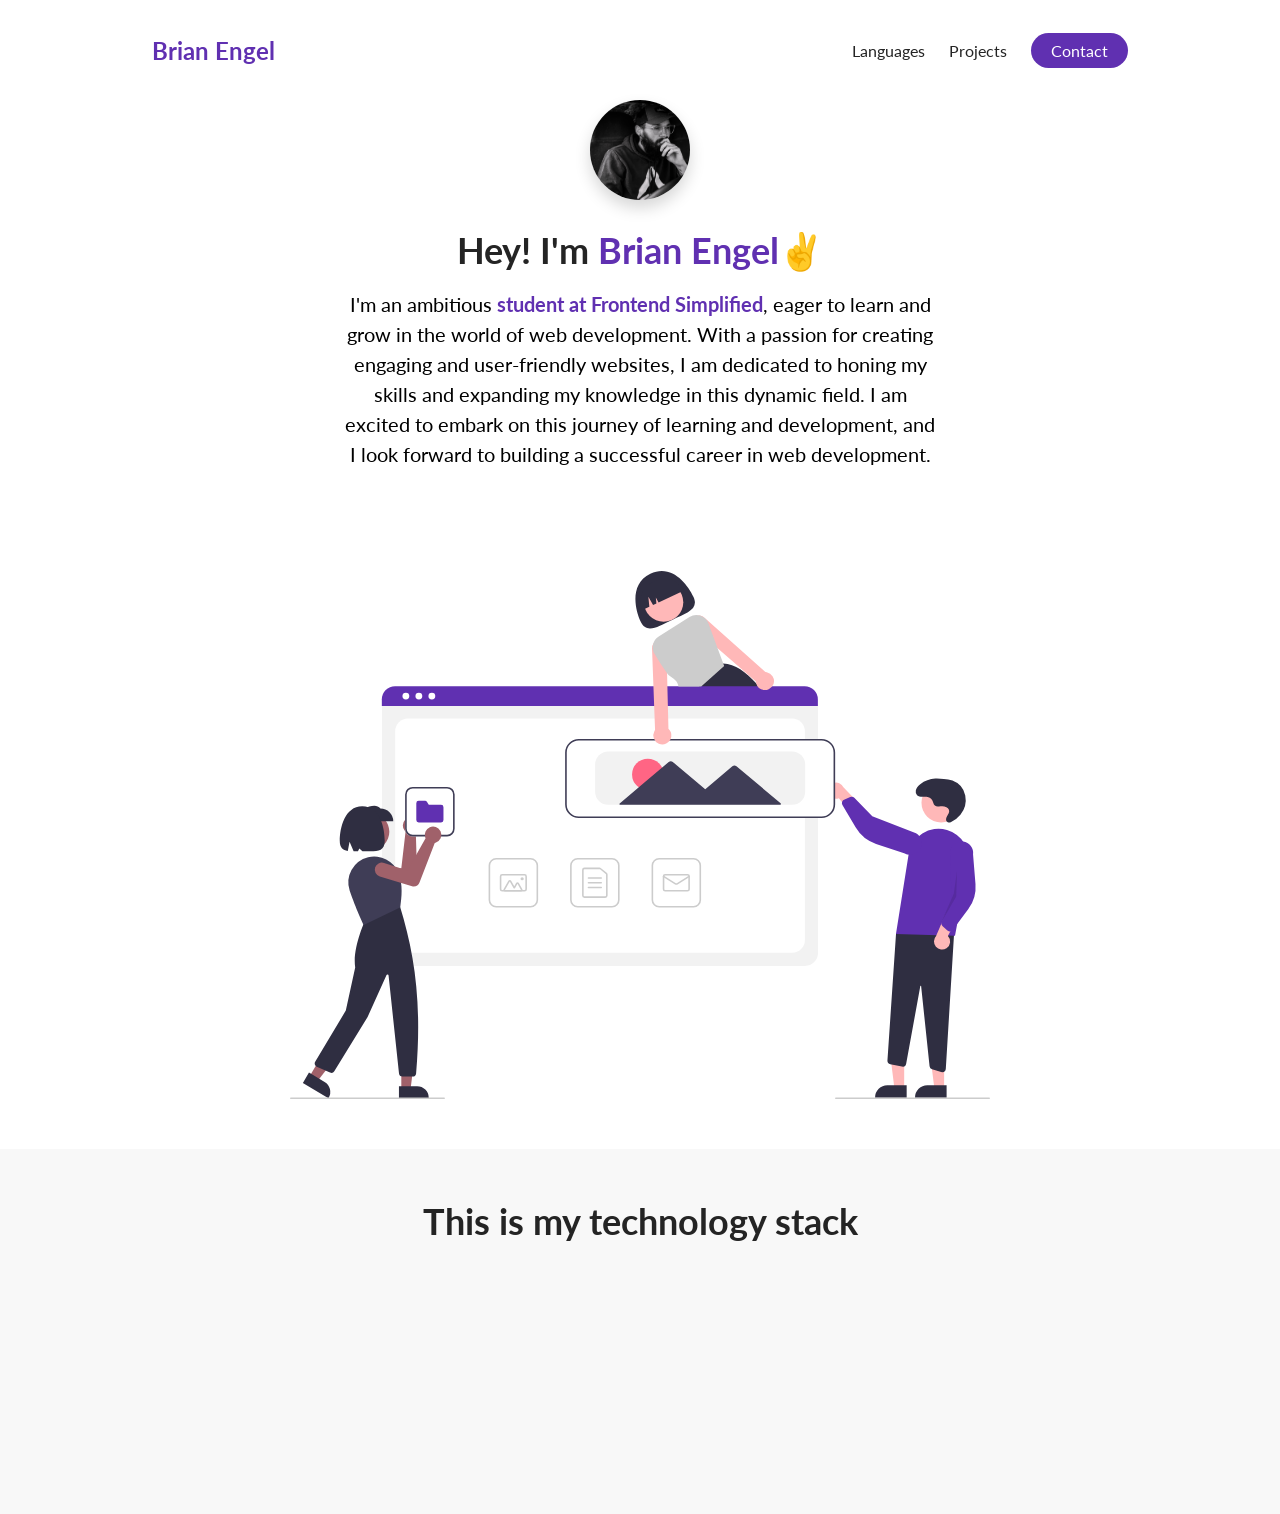
==== index.html @ cbff6716 "updated html and stylesheets" ====
<!DOCTYPE html>
<html lang="en">
<head>
    <meta charset="UTF-8">
    <meta http-equiv="X-UA-Compatible" content="IE=chrome">
    <meta name="viewport" content="width=device-width, initial-scale=1.0">
    <link rel="stylesheet" href="style.css">
    <script src="https://kit.fontawesome.com/42c7047442.js" crossorigin="anonymous"></script>
    <title>E-Portfolio</title>
</head>
<body>
    <section id="about-me">
        <nav>
            <div class="personal__logo">Brian Engel</div>
            <ul class="nav__link--list">
                <li>
                    <a href="" class="
                        nav__link--anchor
                        link__hover-effect
                        link__hover-effect--black
                    ">Languages</a>
                </li>
                <li>
                    <a href="" class="
                        nav__link--anchor
                        link__hover-effect
                        link__hover-effect--black
                    ">Projects</a>
                </li>
                <li>
                    <a href="" class="
                        nav__link--anchor
                        nav__link--anchor--primary
                    ">Contact</a>
                </li>
            </ul>
        </nav>
        <div class="flex flex-1">
            <div class="about-me__info row">
                <div class="about-me__info--container">
                    <figure class="about-me__picture--mask">
                        <img src="./assets/profile.img.jpg" class="about-me__picture" alt="Profile Picture">
                    </figure>
                    <h1 class="about-me__info--title">
                        Hey! I'm <span class="text--purple">Brian Engel</span>✌️
                    </h1>
                    <p class="about-me__info--para">
                        I'm an ambitious <strong class="text--purple">student at Frontend Simplified</strong>, eager to learn and grow in the world of web development. With a passion for creating engaging and user-friendly websites, I am dedicated to honing my skills and expanding my knowledge in this dynamic field. I am excited to embark on this journey of learning and development, and I look forward to building a successful career in web development.
                    </p>
                    <div class="about-me__link">
                        <a href=""class="about-me__link--anchor">
                            <i class="fa-brands fa-linkedin about-me__link"></i>
                        </a>
                        <a href=""class="about-me__link--anchor">
                            <i class="fa-brands fa-github about-me__link"></i>
                        </a>
                        <a href=""class="about-me__link--anchor">
                            <i class="fa-solid fa-envelope about-me__link"></i>
                        </a>
                    </div>
                </div>
                <figure class="about-me__img--container">
                    <img src="./assets/undraw_websites.svg" class="about-me__img" alt="">
                </figure>
            </div>
        </div>
    </section>
    <section id="languages">
        <div class="container">
            <div class="row">
                <h1 class="section__title">This is my technology stack</h1>
                <div class="language__list">
                    <div class="language">
                        <figure class="language__img--wrapper">
                            <img src="https://svgstack.com/media/img/html5-logo-zAU7788700.webp" alt="" class="language__img">
                        </figure>
                    </div>
                </div>
                <div class="language__list">
                    <div class="language">
                        <figure class="language__img--wrapper">
                            <img src="https://svgstack.com/media/img/html5-logo-zAU7788700.webp" alt="" class="language__img">
                        </figure>
                    </div>
                </div>
                <div class="language__list">
                    <div class="language">
                        <figure class="language__img--wrapper">
                            <img src="https://svgstack.com/media/img/html5-logo-zAU7788700.webp" alt="" class="language__img">
                        </figure>
                    </div>
                </div>
                <div class="language__list">
                    <div class="language">
                        <figure class="language__img--wrapper">
                            <img src="https://svgstack.com/media/img/html5-logo-zAU7788700.webp" alt="" class="language__img">
                        </figure>
                    </div>
                </div>
            </div>
        </div>
    </section>
</body>
</html>
---- style.css ----
@import url('https://fonts.googleapis.com/css2?family=Lato:wght@400;700&family=Roboto:ital,wght@0,100..900;1,100..900&display=swap');
* {
    font-family: 'Lato', sans-serif;
    padding: 0;
    margin: 0;
    box-sizing: border-box;
}

h1, h2, h3, h4, h5, h6 {
    color: #242424;
    text-align: center;
    line-height: 1.25;
}

h1 {
    font-size: 36px;
}

p {
   line-height: 1.5;
   font-size: 16px; 
}

li {
    list-style: none;
}

.flex {
    display: flex;
}

.flex-1{
    flex: 1;
}

.container{
    padding: 50px 0;
}

.row {
    width: 100%;
    max-width: 800px;
    margin: 0 auto;
}

.text--purple {
    color: #6030b1;
}

section:nth-child(even) {
    background-color: #f8f8f8;
}

.section__title {
    margin-bottom: 20px;
}

nav {
    height: 100px;
    width: 100%;
    max-width: 1000px;
    margin: 0 auto;
    display: flex;
    justify-content: space-between;
    align-items: center;
}

.nav__link--list {
    display: flex;
}

.nav__link--anchor {
    margin: 0 12px;
    text-decoration: none;
    font-size: 16px;
    color: #242424;
    font-weight: 700px;
}
.nav__link--anchor--primary {
    background-color: #6030b1;
    padding: 8px 20px;
    border-radius: 50px;
    color: white;
    transition: all 300ms ease;
}

.nav__link--anchor--primary:hover {
    background-color: #5d3eff;
}

.personal__logo {
    font-size: 24px;
    color: #6030b1;
    margin: 0 12px;
    font-weight: bold;
}

#about-me {
    min-height: 100vh;
    display: flex;
    flex-direction: column;
}

.about-me__info {
    display: flex;
    flex-direction: column;
}

.about-me__info--container {
    display: flex;
    flex-direction: column;
    justify-content: center;
    align-items: center;
    max-width: 600px;
    margin: 0 auto;
    text-align: center;
}

.about-me__picture--mask {
    width: 100px;
    height: 100px;
    border-radius: 50%;
    overflow: hidden;
    box-shadow: 0px 8px 16px rgba(0, 0, 0, 0.16);
    margin-bottom: 28px;
}

.about-me__picture {
    width: 100%;
}

.about-me__info--title {
    margin-bottom: 16px;
}

.about-me__info--para {
    font-size: 20px;
    margin-bottom: 28px;
}

.about-me__link {
    font-size: 20px;
    color: black;
    text-decoration: none;
    padding: 0 16px;
}

.about-me__img--container {
    flex: 1;
    display: flex;
    align-items: center;
    padding: 50px;
}

.about-me__img {
    width: 100%;
}

.language__img {
    width: 100%;
    max-width: 100px;
}

.language__img:hover {
    filter: brightness(80%);
    opacity: 0.86;
    transform: scale(0.9);
}

.language {
    width: 25%;
}

.language__img--wrapper {
    display: flex;
    justify-content: center;
    align-items: center;
    padding: 25px 16px;
}

.language__list {
    display: flex;
    width: 100%;
    flex-wrap: wrap;
}
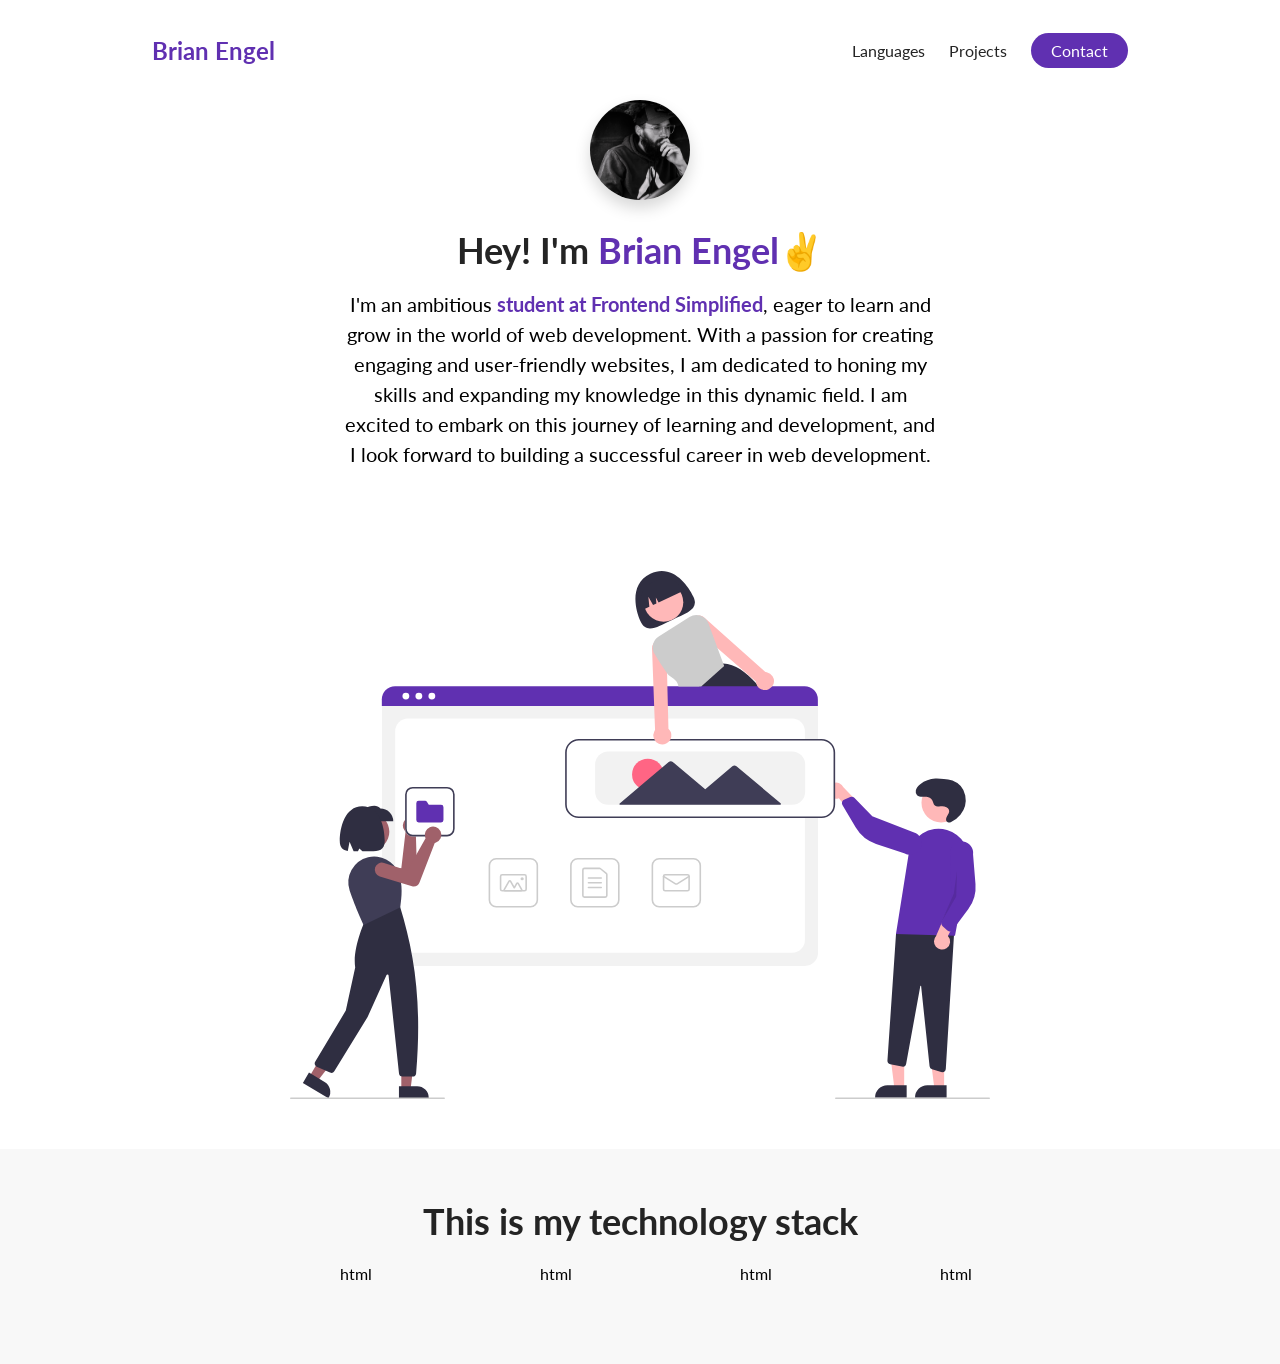
==== commit e7cd639e: "updated html and stylesheets 6/14/26" ====
--- a/index.html
+++ b/index.html
@@ -66,39 +66,37 @@
         </div>
     </section>
     <section id="languages">
-        <div class="container">
-            <div class="row">
-                <h1 class="section__title">This is my technology stack</h1>
-                <div class="language__list">
-                    <div class="language">
-                        <figure class="language__img--wrapper">
-                            <img src="https://svgstack.com/media/img/html5-logo-zAU7788700.webp" alt="" class="language__img">
-                        </figure>
-                    </div>
-                </div>
-                <div class="language__list">
-                    <div class="language">
-                        <figure class="language__img--wrapper">
-                            <img src="https://svgstack.com/media/img/html5-logo-zAU7788700.webp" alt="" class="language__img">
-                        </figure>
-                    </div>
-                </div>
-                <div class="language__list">
-                    <div class="language">
-                        <figure class="language__img--wrapper">
-                            <img src="https://svgstack.com/media/img/html5-logo-zAU7788700.webp" alt="" class="language__img">
-                        </figure>
-                    </div>
-                </div>
-                <div class="language__list">
-                    <div class="language">
-                        <figure class="language__img--wrapper">
-                            <img src="https://svgstack.com/media/img/html5-logo-zAU7788700.webp" alt="" class="language__img">
-                        </figure>
-                    </div>
-                </div>
-            </div>
+  <div class="container">
+    <div class="row">
+      <h1 class="section__title">This is my technology stack</h1>
+      <div class="language__list">
+        <div class="language">
+          <figure class="language__img--wrapper">
+            <img src="https://svgstack.com/media/img/html5-logo-zAU7788700.webp" alt="" class="language__img">
+          </figure>
+          <span language__name>html</span>
         </div>
-    </section>
+        <div class="language">
+          <figure class="language__img--wrapper">
+            <img src="https://svgstack.com/media/img/html5-logo-zAU7788700.webp" alt="" class="language__img">
+          </figure>
+            <span language__name>html</span>
+        </div>
+        <div class="language">
+          <figure class="language__img--wrapper">
+            <img src="https://svgstack.com/media/img/html5-logo-zAU7788700.webp" alt="" class="language__img">
+          </figure>
+            <span language__name>html</span>
+        </div>
+        <div class="language">
+          <figure class="language__img--wrapper">
+            <img src="https://svgstack.com/media/img/html5-logo-zAU7788700.webp" alt="" class="language__img">
+          </figure>
+            <span language__name>html</span>
+        </div>
+      </div>
+    </div>
+  </div>
+</section>
 </body>
 </html>
--- a/style.css
+++ b/style.css
@@ -159,6 +159,7 @@
 .language__img {
     width: 100%;
     max-width: 100px;
+    transform: all 300ms;
 }
 
 .language__img:hover {
@@ -169,6 +170,8 @@
 
 .language {
     width: 25%;
+    display: flex;
+    justify-content: center;
 }
 
 .language__img--wrapper {
@@ -182,4 +185,8 @@
     display: flex;
     width: 100%;
     flex-wrap: wrap;
+}
+
+.language__name{
+    position: absolute;
 }
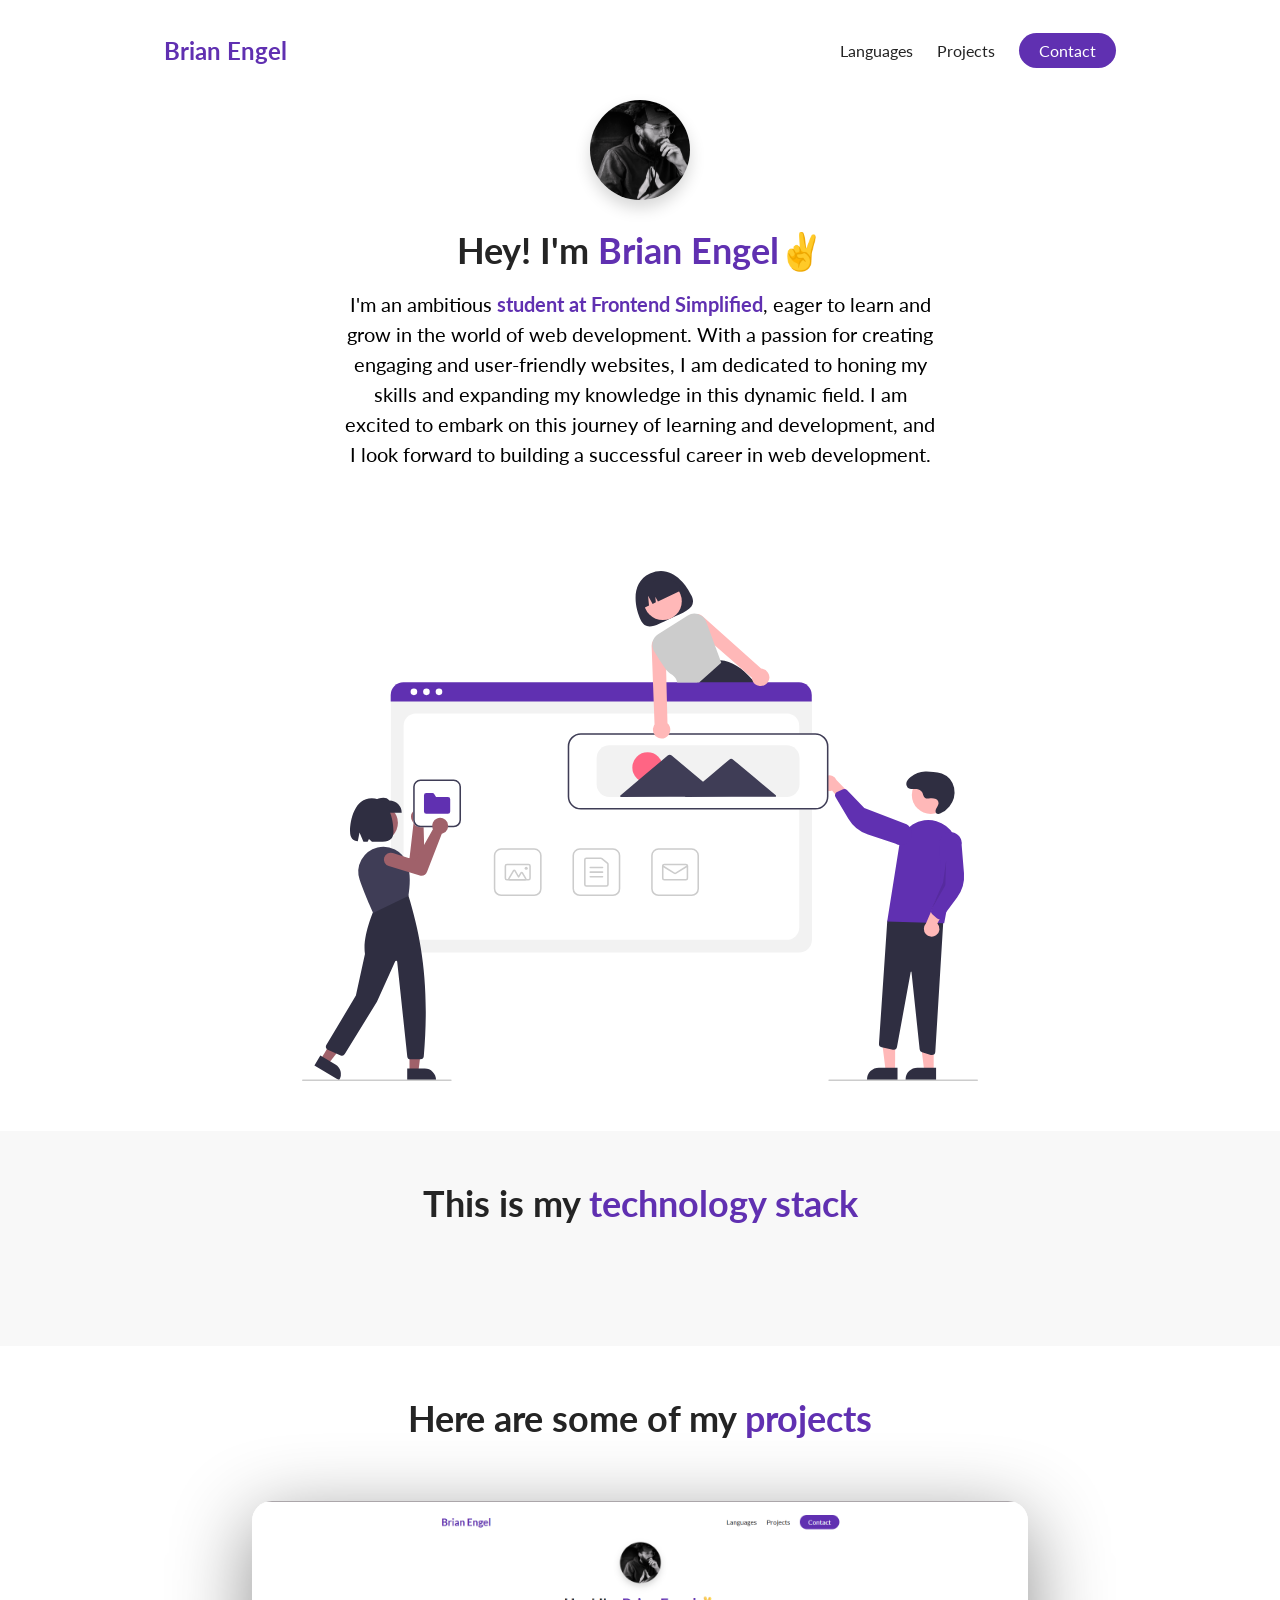
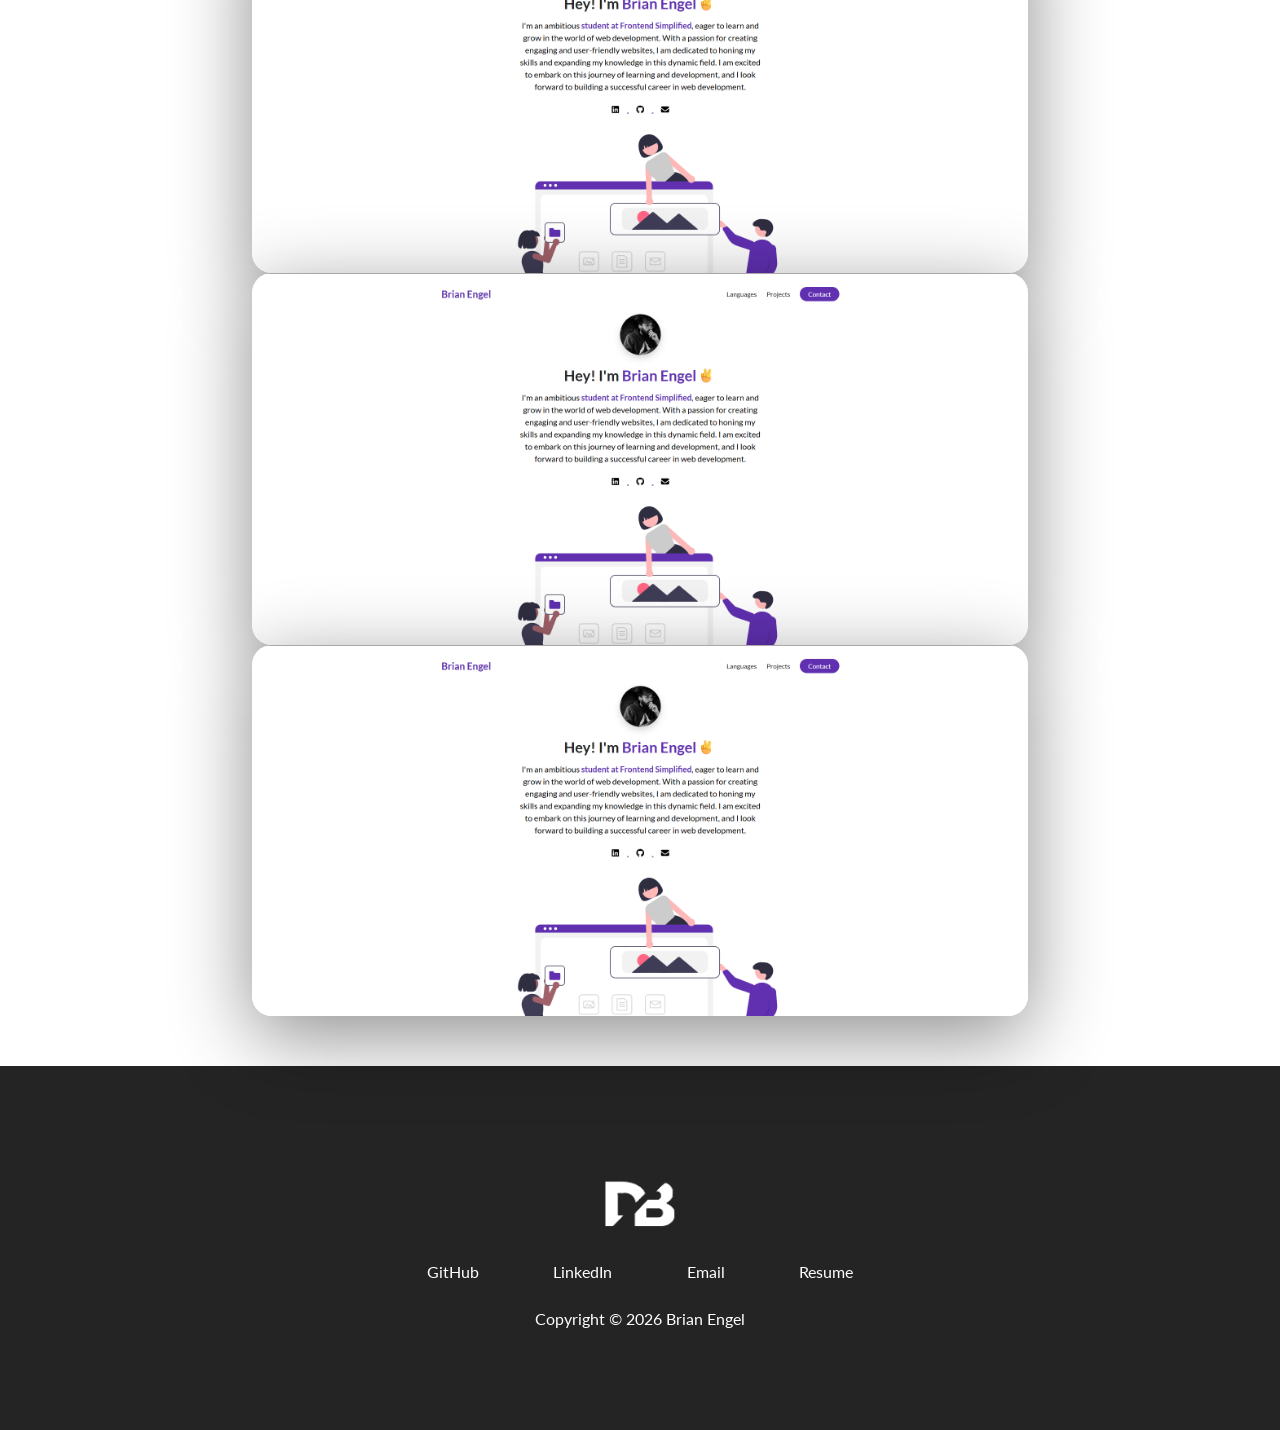
==== commit 015af2f9: "updates made HTML and Stylesheets updated at 12:14 am 6/15/26" ====
--- a/index.html
+++ b/index.html
@@ -13,21 +13,21 @@
         <nav>
             <div class="personal__logo">Brian Engel</div>
             <ul class="nav__link--list">
-                <li>
+                <li class="nav__link">
                     <a href="" class="
                         nav__link--anchor
                         link__hover-effect
                         link__hover-effect--black
                     ">Languages</a>
                 </li>
-                <li>
+                <li class="nav__link">
                     <a href="" class="
                         nav__link--anchor
                         link__hover-effect
                         link__hover-effect--black
                     ">Projects</a>
                 </li>
-                <li>
+                <li class="nav__link">
                     <a href="" class="
                         nav__link--anchor
                         nav__link--anchor--primary
@@ -68,35 +68,141 @@
     <section id="languages">
   <div class="container">
     <div class="row">
-      <h1 class="section__title">This is my technology stack</h1>
+      <h1 class="section__title">This is my <span class="text--purple">technology stack</span></h1>
       <div class="language__list">
         <div class="language">
           <figure class="language__img--wrapper">
             <img src="https://svgstack.com/media/img/html5-logo-zAU7788700.webp" alt="" class="language__img">
           </figure>
-          <span language__name>html</span>
-        </div>
-        <div class="language">
-          <figure class="language__img--wrapper">
-            <img src="https://svgstack.com/media/img/html5-logo-zAU7788700.webp" alt="" class="language__img">
-          </figure>
-            <span language__name>html</span>
-        </div>
-        <div class="language">
-          <figure class="language__img--wrapper">
-            <img src="https://svgstack.com/media/img/html5-logo-zAU7788700.webp" alt="" class="language__img">
-          </figure>
-            <span language__name>html</span>
-        </div>
-        <div class="language">
-          <figure class="language__img--wrapper">
-            <img src="https://svgstack.com/media/img/html5-logo-zAU7788700.webp" alt="" class="language__img">
-          </figure>
-            <span language__name>html</span>
+          <span class="language__name">HTML</span>
+        </div>
+        <div class="language">
+          <figure class="language__img--wrapper">
+            <img src="https://cdn.iconscout.com/icon/free/png-256/css-131-722685.png" alt="" class="language__img">
+          </figure>
+            <span class="language__name">CSS</span>
+        </div>
+        <div class="language">
+          <figure class="language__img--wrapper">
+            <img src="https://cdn.iconscout.com/icon/free/png-256/javascript-1-225993.png" alt="" class="language__img">
+          </figure>
+            <span class="language__name">JavaScrip</span>
+        </div>
+        <div class="language">
+          <figure class="language__img--wrapper">
+            <img src="https://cdn.iconscout.com/icon/free/png-256/react-3-1175109.png" alt="" class="language__img">
+          </figure>
+            <span class="language__name">React</span>
         </div>
       </div>
     </div>
   </div>
 </section>
+<section id="project">
+    <div class="container">
+        <div class="row">
+            <h1 class="section__title">Here are some of my <span class="text--purple">projects</span></h1>
+            <ul class="project__list">
+                <li class="nav__link" class="project">
+                    <div class="project__wrapper">
+                        <img src="./assets/Eportfolioprojectscreenshot.png" class="project__img" alt="">
+                        <div class="project__description">
+                            <h3 class="project__description--title">My E-Portfolio</h3>
+                            <h4 class="project__description--sub-title">HTML and CSS</h4>
+                            <p class="project__description--para">
+                                It has taken me almost a week to build this if not more, I am still learning how to do this at this point. No it is not perfect by any means, but I know I'll get better at this! I am determined!
+                            </p>
+                            <div class="project__description--links">
+                                <a href="https://github.com/Type1D?tab=repositories" target="blank" class="project__description--link">
+                                    <i class="fa-brands fa-github about-me__link"></i>
+                                </a>
+                                <a href="" class="project__description--link">
+                                    <i class="fas fa-link"></i>
+                                </a>
+                            </div>
+                        </div>
+                    </div>
+                </li class="nav__link">
+                <li class="nav__link" class="project">
+                    <div class="project__wrapper">
+                        <img src="./assets/Eportfolioprojectscreenshot.png" class="project__img" alt="">
+                        <div class="project__description">
+                            <h3 class="project__description--title">My E-Portfolio</h3>
+                            <h4 class="project__description--sub-title">HTML and CSS</h4>
+                            <p class="project__description--para">
+                                It has taken me almost a week to build this if not more, I am still learning how to do this at this point. No it is not perfect by any means, but I know I'll get better at this! I am determined!
+                            </p>
+                            <div class="project__description--links">
+                                <a href="https://github.com/Type1D?tab=repositories" target="blank" class="project__description--link">
+                                    <i class="fa-brands fa-github about-me__link"></i>
+                                </a>
+                                <a href="" class="project__description--link">
+                                    <i class="fas fa-link"></i>
+                                </a>
+                            </div>
+                        </div>
+                    </div>
+                </li class="nav__link">
+                <li class="nav__link" class="project">
+                    <div class="project__wrapper">
+                        <img src="./assets/Eportfolioprojectscreenshot.png" class="project__img" alt="">
+                        <div class="project__description">
+                            <h3 class="project__description--title">My E-Portfolio</h3>
+                            <h4 class="project__description--sub-title">HTML and CSS</h4>
+                            <p class="project__description--para">
+                                It has taken me almost a week to build this if not more, I am still learning how to do this at this point. No it is not perfect by any means, but I know I'll get better at this! I am determined!
+                            </p>
+                            <div class="project__description--links">
+                                <a href="https://github.com/Type1D?tab=repositories" target="blank" class="project__description--link">
+                                    <i class="fa-brands fa-github about-me__link"></i>
+                                </a>
+                                <a href="" class="project__description--link">
+                                    <i class="fas fa-link"></i>
+                                </a>
+                            </div>
+                        </div>
+                    </div>
+                </li class="nav__link">
+            </ul>
+        </div>
+    </div>
+</section>
+<footer>
+    <div class="row footer__row">
+        <a href="" class="footer__anchor">
+            <figure class="footer__logo">
+                <img src="./assets/logo.svg" class="footer__logo--img" alt="">
+            </figure>
+            <span class="footer__logo--popper">
+                Top
+                <i class="fas fa-arrow-up"></i>
+            </span>
+        </a>
+        <div class="footer__social--list">
+            <a href="https://github.com/Type1D?tab=repositories" class="
+            footer__social--link
+            link__hover-effect
+            link__hover-effect--white
+            " target="_blank">GitHub</a>
+            <a href="" class="
+            footer__social--link
+            link__hover-effect
+            link__hover-effect--white
+            " target="_blank">LinkedIn</a>
+            <a href="mailto:brian.engel93@gmail.com" class="
+            footer__social--link
+            link__hover-effect
+            link__hover-effect--white
+            " target="_blank">Email</a>
+            <a href="./assets/Example Resume.pdf" class="
+            footer__social--link
+            link__hover-effect
+            link__hover-effect--white
+            " target="_blank">Resume</a>
+        </div>
+        <div class="footer__copyright">Copyright © 2026 Brian Engel</div>
+    </div>
+</footer>
 </body>
+
 </html>
--- a/style.css
+++ b/style.css
@@ -6,6 +6,10 @@
     box-sizing: border-box;
 }
 
+html {
+    scroll-behavior: smooth;
+}
+
 h1, h2, h3, h4, h5, h6 {
     color: #242424;
     text-align: center;
@@ -21,6 +25,34 @@
    font-size: 16px; 
 }
 
+a {
+    text-decoration: none;
+    position: relative;
+}
+
+.link__hover-effect:after {
+    content: "";
+    position: absolute;
+    height: 3px;
+    width: 0;
+    bottom: -3px;
+    left: 0;
+    transition: all 300ms ease;
+}
+
+.link__hover-effect--white:after {
+    background-color: #fff;
+}
+
+.link__hover-effect--black:after {
+    background-color: #000;
+}
+
+.link__hover-effect:hover:after {
+    width: 100%;
+    right: 0;
+}
+
 li {
     list-style: none;
 }
@@ -41,6 +73,7 @@
     width: 100%;
     max-width: 800px;
     margin: 0 auto;
+    padding: 0 12px;
 }
 
 .text--purple {
@@ -63,6 +96,7 @@
     display: flex;
     justify-content: space-between;
     align-items: center;
+    padding: 0 12px;
 }
 
 .nav__link--list {
@@ -88,12 +122,16 @@
     background-color: #5d3eff;
 }
 
+/* Personal Logo */
+
 .personal__logo {
     font-size: 24px;
     color: #6030b1;
     margin: 0 12px;
     font-weight: bold;
 }
+
+/* About Me */
 
 #about-me {
     min-height: 100vh;
@@ -156,13 +194,15 @@
     width: 100%;
 }
 
+/* Language Stack */
+
 .language__img {
     width: 100%;
     max-width: 100px;
     transform: all 300ms;
 }
 
-.language__img:hover {
+.language:hover .language__img {
     filter: brightness(80%);
     opacity: 0.86;
     transform: scale(0.9);
@@ -172,6 +212,7 @@
     width: 25%;
     display: flex;
     justify-content: center;
+    position: relative;
 }
 
 .language__img--wrapper {
@@ -189,4 +230,191 @@
 
 .language__name{
     position: absolute;
+    bottom: 0;
+    transform: scale(0);
+    transition: all 300ms;
+    font-size: 20px;
+    opacity: 0;
+}
+
+.language:hover .language__name{
+    transform: scale(1);
+    opacity: 1;
+}
+
+/* Projects */
+
+.project {
+    margin-bottom: 135px;
+}
+
+.project:last-child {
+    margin-bottom: 40px;
+}
+
+.project__img {
+    width: 100%;
+    transition: all 500ms ease;
+}
+
+.project__wrapper {
+    display: flex;
+    box-shadow: 0 20px 80px rgba(0, 0, 0, 0.45);
+    border-radius: 20px;
+    overflow: hidden;
+    position: relative;
+}
+
+.project__wrapper:before {
+    content: "";
+    position: absolute;
+    top: 0;
+    left: 0;
+    height: 100%;
+    width: 100%;
+    background-color: #1c1d25;
+    opacity: 0;
+    transition: opacity 450ms ease;
+    z-index: 2;
+}
+
+.project:hover .project__wrapper:before {
+    opacity: 0.7;
+}
+
+.project:hover .project__img {
+    transform: scale(1.07);
+    filter: blur(5px);
+}
+
+.project:hover .project__description {
+    opacity: 1;
+    transform: translateY(-50%);
+}
+
+.project__list {
+    padding-top: 40px;
+}
+
+.project__description {
+    position: absolute;
+    top: 50%;
+    left: 90px;
+    transform: translateY(100%);
+    max-width: 550px;
+    z-index: 3;
+    opacity: 0;
+    transition: transform 450ms, opacity 300ms;
+}
+
+.project__description--title{
+    font-size: 40px;
+    margin: 16px 0;
+}
+
+.project__description--link{
+    font-size: 20px;
+    margin-right: 10px;
+    text-decoration: none;
+}
+.project__description--title,
+.project__description--sub-title,
+.project__description--para,
+.project__description--link {
+    text-align: left;
+    color: #fff;
+}
+
+/* Footer */
+
+footer{
+    background-color: #242424;
+}
+
+
+.footer__social--list {
+    width: 100%;
+    max-width: 500px;
+    display: flex;
+    justify-content: space-around;
+    margin-bottom: 28px;
+}
+
+.footer__row {
+    display: flex;
+    flex-direction: column;
+    align-items: center;
+    justify-content: center;
+    padding: 8% 0;
+}
+
+.footer__logo--img {
+    width: 70px;
+    height: 70px;
+}
+
+.footer__social--link,
+.footer__copyright {
+    color: #fff;
+}
+
+.footer__logo--popper {
+    color: #fff;
+    position: absolute;
+    right: 0;
+    top: 30px;
+    font-weight: 700;
+    opacity: 0;
+    transition: all 300ms ease;
+}
+
+.footer__anchor {
+    margin-bottom: 20px;
+    position: relative;
+}
+
+.footer__anchor:hover .footer__logo--popper{
+    transform: translateX(60px);
+    opacity: 1;
+}
+
+/*Small phones, tablets, large smartphone*/
+
+@media (max-width: 768px) {
+    nav {
+        height: 68px;
+    }
+
+    h1 {
+        font-size: 28px;
+    }
+
+    .about-me__info--para {
+        font-size: 18px;
+    }
+
+    .language {
+        width: calc(100% / 2);
+    }
+
+    .project__description--para {
+        font-size: 14px;
+    }
+
+    .project__description {
+        left: 30px;
+        padding-right: 30px;
+    }
+}
+
+/*Small phones*/
+
+@media (max-width: 480px) {
+    .nav__link:not(:last-child) {
+        display: none;
+    }
+
+    .project__description--para {
+        display: none;
+    }
 }
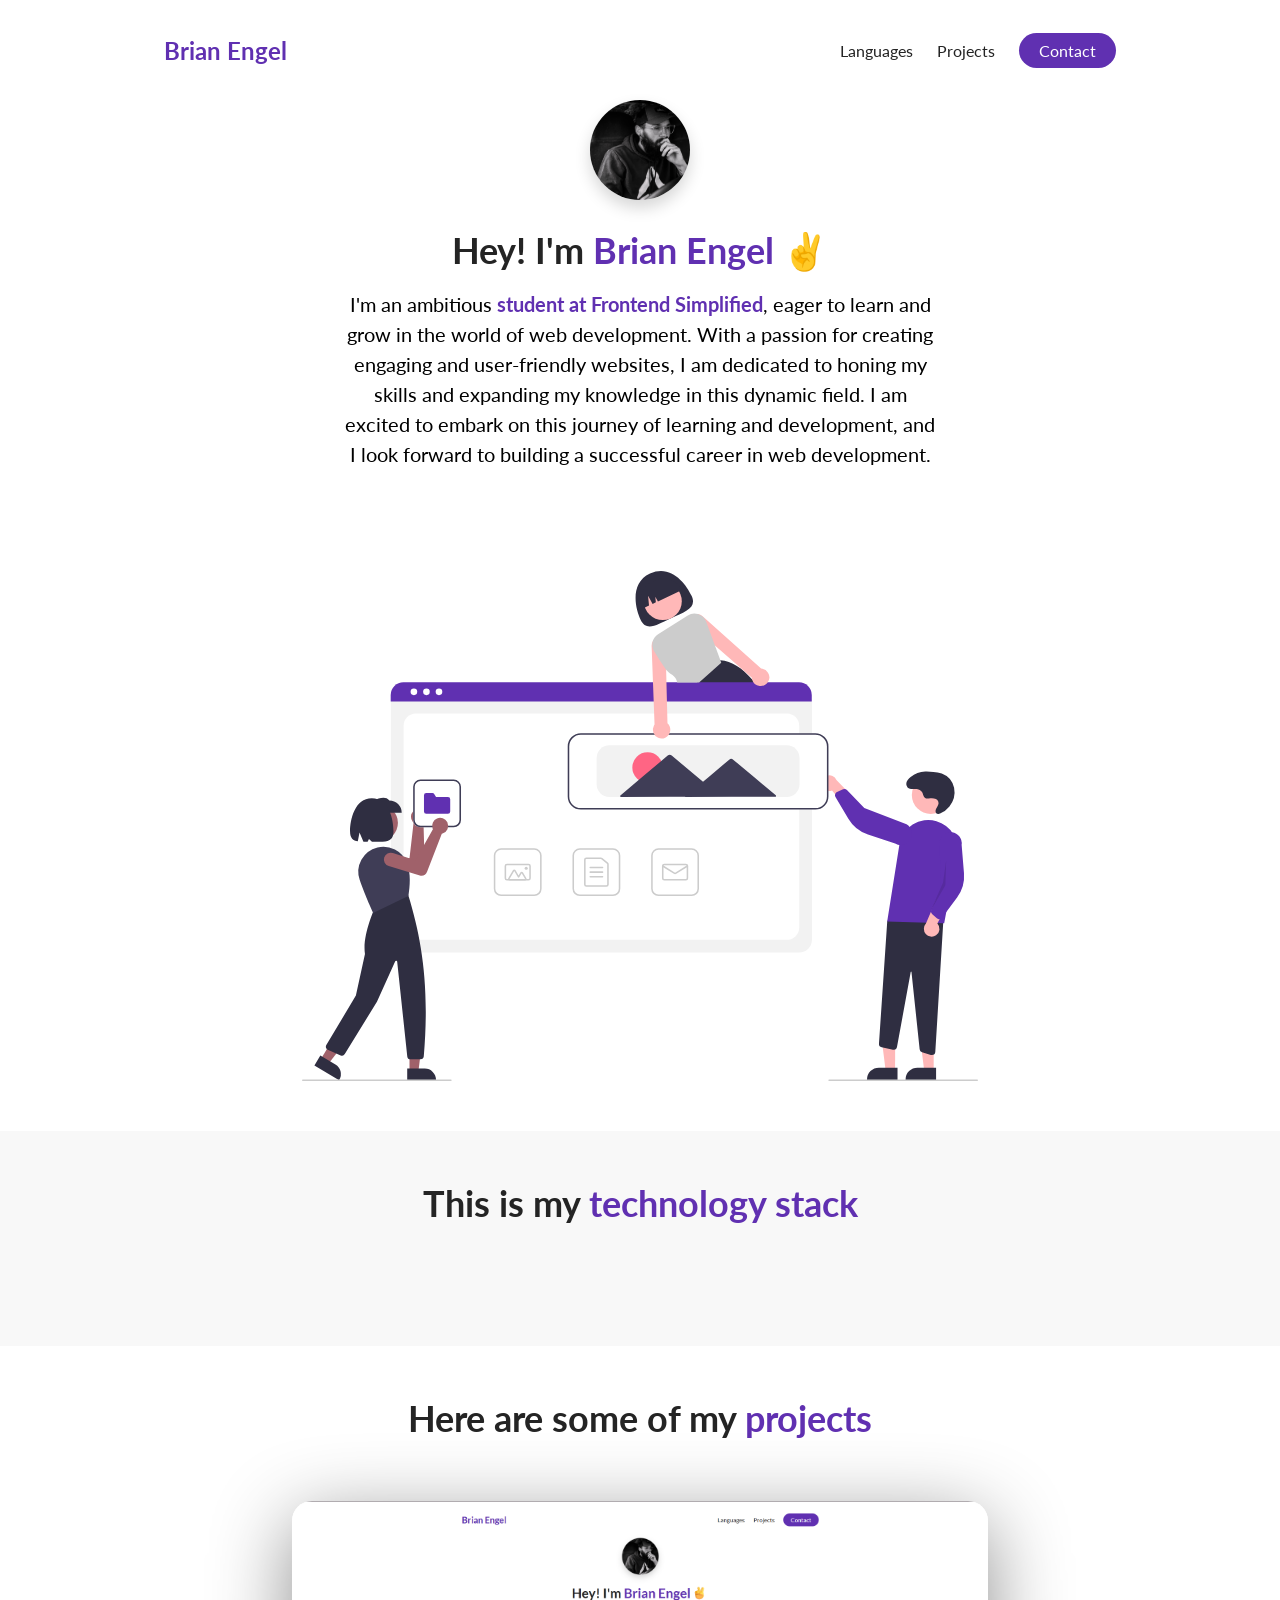
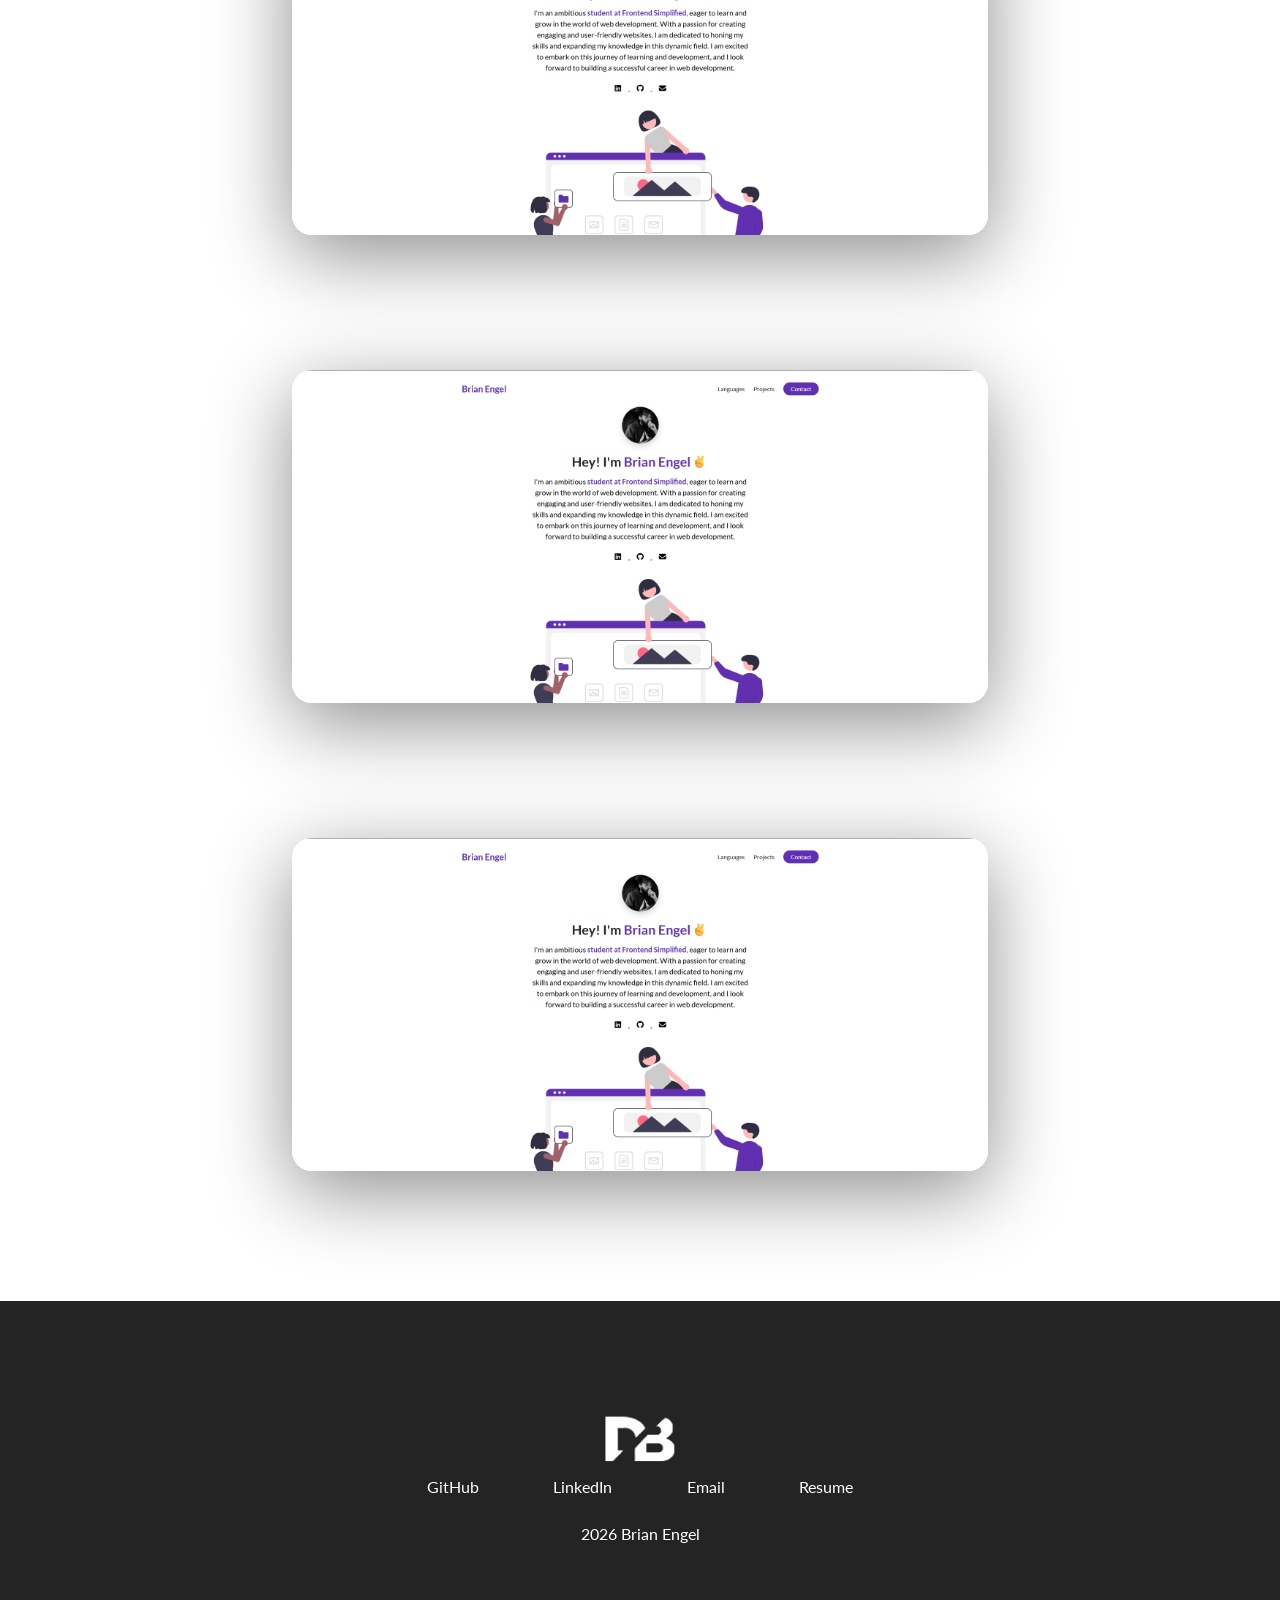
==== commit ac5de828: "fixed bugs for @media" ====
--- a/index.html
+++ b/index.html
@@ -14,21 +14,21 @@
             <div class="personal__logo">Brian Engel</div>
             <ul class="nav__link--list">
                 <li class="nav__link">
-                    <a href="" class="
+                    <a href="#languages" class="
                         nav__link--anchor
                         link__hover-effect
                         link__hover-effect--black
                     ">Languages</a>
                 </li>
                 <li class="nav__link">
-                    <a href="" class="
+                    <a href="#project" class="
                         nav__link--anchor
                         link__hover-effect
                         link__hover-effect--black
                     ">Projects</a>
                 </li>
                 <li class="nav__link">
-                    <a href="" class="
+                    <a href="mailto:brian.engel93@gmail.com" class="
                         nav__link--anchor
                         nav__link--anchor--primary
                     ">Contact</a>
@@ -42,7 +42,7 @@
                         <img src="./assets/profile.img.jpg" class="about-me__picture" alt="Profile Picture">
                     </figure>
                     <h1 class="about-me__info--title">
-                        Hey! I'm <span class="text--purple">Brian Engel</span>✌️
+                        Hey! I'm <span class="text--purple">Brian Engel</span>&nbsp;<span class="wave">✌️</span>
                     </h1>
                     <p class="about-me__info--para">
                         I'm an ambitious <strong class="text--purple">student at Frontend Simplified</strong>, eager to learn and grow in the world of web development. With a passion for creating engaging and user-friendly websites, I am dedicated to honing my skills and expanding my knowledge in this dynamic field. I am excited to embark on this journey of learning and development, and I look forward to building a successful career in web development.
@@ -103,73 +103,67 @@
         <div class="row">
             <h1 class="section__title">Here are some of my <span class="text--purple">projects</span></h1>
             <ul class="project__list">
-                <li class="nav__link" class="project">
-                    <div class="project__wrapper">
-                        <img src="./assets/Eportfolioprojectscreenshot.png" class="project__img" alt="">
+                <li class="project">
+                   <div class="project__wrapper">
+                        <img src="assets/Eportfolioprojectscreenshot.png" class="project__img" alt="">
                         <div class="project__description">
-                            <h3 class="project__description--title">My E-Portfolio</h3>
+                            <h3 class="project__description--title">E-Portfolio Project</h3>
                             <h4 class="project__description--sub-title">HTML and CSS</h4>
-                            <p class="project__description--para">
-                                It has taken me almost a week to build this if not more, I am still learning how to do this at this point. No it is not perfect by any means, but I know I'll get better at this! I am determined!
-                            </p>
+                            <p class="project__description--para">It has taken me almost a week to build this first project. I am learning a lot about frontend development! I still have a lot to learn!</p>
                             <div class="project__description--links">
-                                <a href="https://github.com/Type1D?tab=repositories" target="blank" class="project__description--link">
-                                    <i class="fa-brands fa-github about-me__link"></i>
-                                </a>
-                                <a href="" class="project__description--link">
+                                <a href="https://github.com/Type1D?tab=repositories" target="_blank" class="project__description--link">
+                                    <i class="fab fa-github"></i>
+                                </a>
+                                <a href="https://yourwebsite.com" class="project__description--link">
                                     <i class="fas fa-link"></i>
                                 </a>
                             </div>
                         </div>
-                    </div>
-                </li class="nav__link">
-                <li class="nav__link" class="project">
-                    <div class="project__wrapper">
-                        <img src="./assets/Eportfolioprojectscreenshot.png" class="project__img" alt="">
+                   </div>
+                </li>
+                <li class="project">
+                   <div class="project__wrapper">
+                        <img src="assets/Eportfolioprojectscreenshot.png" class="project__img" alt="">
                         <div class="project__description">
-                            <h3 class="project__description--title">My E-Portfolio</h3>
+                            <h3 class="project__description--title">E-Portfolio Project</h3>
                             <h4 class="project__description--sub-title">HTML and CSS</h4>
-                            <p class="project__description--para">
-                                It has taken me almost a week to build this if not more, I am still learning how to do this at this point. No it is not perfect by any means, but I know I'll get better at this! I am determined!
-                            </p>
+                            <p class="project__description--para">It has taken me almost a week to build this first project. I am learning a lot about frontend development! I still have a lot to learn!</p>
                             <div class="project__description--links">
-                                <a href="https://github.com/Type1D?tab=repositories" target="blank" class="project__description--link">
-                                    <i class="fa-brands fa-github about-me__link"></i>
-                                </a>
-                                <a href="" class="project__description--link">
+                                <a href="https://github.com/Type1D?tab=repositories" target="_blank" class="project__description--link">
+                                    <i class="fab fa-github"></i>
+                                </a>
+                                <a href="https://yourwebsite.com" class="project__description--link">
                                     <i class="fas fa-link"></i>
                                 </a>
                             </div>
                         </div>
-                    </div>
-                </li class="nav__link">
-                <li class="nav__link" class="project">
-                    <div class="project__wrapper">
-                        <img src="./assets/Eportfolioprojectscreenshot.png" class="project__img" alt="">
+                   </div>
+                </li>
+                <li class="project">
+                   <div class="project__wrapper">
+                        <img src="assets/Eportfolioprojectscreenshot.png" class="project__img" alt="">
                         <div class="project__description">
-                            <h3 class="project__description--title">My E-Portfolio</h3>
+                            <h3 class="project__description--title">E-Portfolio Project</h3>
                             <h4 class="project__description--sub-title">HTML and CSS</h4>
-                            <p class="project__description--para">
-                                It has taken me almost a week to build this if not more, I am still learning how to do this at this point. No it is not perfect by any means, but I know I'll get better at this! I am determined!
-                            </p>
+                            <p class="project__description--para">It has taken me almost a week to build this first project. I am learning a lot about frontend development! I still have a lot to learn!</p>
                             <div class="project__description--links">
-                                <a href="https://github.com/Type1D?tab=repositories" target="blank" class="project__description--link">
-                                    <i class="fa-brands fa-github about-me__link"></i>
-                                </a>
-                                <a href="" class="project__description--link">
+                                <a href="https://github.com/Type1D?tab=repositories" target="_blank" class="project__description--link">
+                                    <i class="fab fa-github"></i>
+                                </a>
+                                <a href="https://yourwebsite.com" class="project__description--link">
                                     <i class="fas fa-link"></i>
                                 </a>
                             </div>
                         </div>
-                    </div>
-                </li class="nav__link">
+                   </div>
+                </li>
             </ul>
         </div>
     </div>
 </section>
 <footer>
     <div class="row footer__row">
-        <a href="" class="footer__anchor">
+        <a href="#" class="footer__anchor">
             <figure class="footer__logo">
                 <img src="./assets/logo.svg" class="footer__logo--img" alt="">
             </figure>
@@ -200,7 +194,7 @@
             link__hover-effect--white
             " target="_blank">Resume</a>
         </div>
-        <div class="footer__copyright">Copyright © 2026 Brian Engel</div>
+        <div class="footer__copyright">2026 Brian Engel</div>
     </div>
 </footer>
 </body>
--- a/style.css
+++ b/style.css
@@ -28,6 +28,11 @@
 a {
     text-decoration: none;
     position: relative;
+    transition: opacity 300ms ease;
+}
+
+i:hover {
+    opacity: 0.7;
 }
 
 .link__hover-effect:after {
@@ -36,7 +41,7 @@
     height: 3px;
     width: 0;
     bottom: -3px;
-    left: 0;
+    right: 0;
     transition: all 300ms ease;
 }
 
@@ -50,7 +55,7 @@
 
 .link__hover-effect:hover:after {
     width: 100%;
-    right: 0;
+    left: 0;
 }
 
 li {
@@ -105,7 +110,6 @@
 
 .nav__link--anchor {
     margin: 0 12px;
-    text-decoration: none;
     font-size: 16px;
     color: #242424;
     font-weight: 700px;
@@ -122,7 +126,6 @@
     background-color: #5d3eff;
 }
 
-/* Personal Logo */
 
 .personal__logo {
     font-size: 24px;
@@ -131,7 +134,6 @@
     font-weight: bold;
 }
 
-/* About Me */
 
 #about-me {
     min-height: 100vh;
@@ -161,6 +163,19 @@
     overflow: hidden;
     box-shadow: 0px 8px 16px rgba(0, 0, 0, 0.16);
     margin-bottom: 28px;
+    animation: animate-profile-picture 800ms 200ms backwards;
+}
+
+@keyframes animate-profile-picture {
+    0% {
+        transform: scale(0);
+    }
+    80% {
+        transform: scale(1.1);
+    }
+    100% {
+        transform: scale(1);
+    }
 }
 
 .about-me__picture {
@@ -169,18 +184,31 @@
 
 .about-me__info--title {
     margin-bottom: 16px;
+    animation: fade-up 650ms 400ms backwards;
 }
 
 .about-me__info--para {
     font-size: 20px;
     margin-bottom: 28px;
+    animation: fade-up 650ms 600ms backwards;
 }
 
 .about-me__link {
     font-size: 20px;
     color: black;
-    text-decoration: none;
     padding: 0 16px;
+    animation: fade-up 650ms 800ms backwards;
+}
+
+@keyframes fade-up {
+    0% {
+        opacity: 0;
+        transform: translateY(40px)
+    }
+    100% {
+        opacity: 1;
+        transform: translateY(0);
+    }
 }
 
 .about-me__img--container {
@@ -192,9 +220,35 @@
 
 .about-me__img {
     width: 100%;
-}
-
-/* Language Stack */
+    animation: fade-in 1200ms 800ms backwards;
+}
+
+@keyframes fade-in {
+    0% {
+       opacity: 0; 
+    }
+    100%{
+        opacity: 1;
+    }
+}
+
+.wave {
+    display: inline-block;
+    animation: animate-wave 500ms infinite ease-in-out;
+}
+
+@keyframes animate-wave {
+    0% {
+        transform: rotate(0);
+    }
+    50% {
+        transform: rotate(30deg);
+    }
+    100% {
+        transform: rotate(0);
+    }
+}
+
 
 .language__img {
     width: 100%;
@@ -224,6 +278,7 @@
 
 .language__list {
     display: flex;
+    justify-content: center;
     width: 100%;
     flex-wrap: wrap;
 }
@@ -242,7 +297,6 @@
     opacity: 1;
 }
 
-/* Projects */
 
 .project {
     margin-bottom: 135px;
@@ -254,7 +308,7 @@
 
 .project__img {
     width: 100%;
-    transition: all 500ms ease;
+    transition: all 50ms ease;
 }
 
 .project__wrapper {
@@ -293,7 +347,7 @@
 }
 
 .project__list {
-    padding-top: 40px;
+    padding: 40px;
 }
 
 .project__description {
@@ -307,16 +361,19 @@
     transition: transform 450ms, opacity 300ms;
 }
 
-.project__description--title{
+.project__description--title {
     font-size: 40px;
+}
+
+.project__description--para {
     margin: 16px 0;
 }
 
-.project__description--link{
+.project__description--link {
     font-size: 20px;
-    margin-right: 10px;
-    text-decoration: none;
-}
+    margin-right: 16px;
+}
+
 .project__description--title,
 .project__description--sub-title,
 .project__description--para,
@@ -325,14 +382,12 @@
     color: #fff;
 }
 
-/* Footer */
-
-footer{
+footer {
     background-color: #242424;
 }
 
 
-.footer__social--list {
+.footer__social--list{
     width: 100%;
     max-width: 500px;
     display: flex;
@@ -354,12 +409,12 @@
 }
 
 .footer__social--link,
-.footer__copyright {
-    color: #fff;
-}
-
+.footer__copyright,
 .footer__logo--popper {
     color: #fff;
+}
+
+.footer__logo--popper {
     position: absolute;
     right: 0;
     top: 30px;
@@ -368,17 +423,15 @@
     transition: all 300ms ease;
 }
 
-.footer__anchor {
+.footer_anchor {
     margin-bottom: 20px;
     position: relative;
 }
 
-.footer__anchor:hover .footer__logo--popper{
+.footer__anchor:hover .footer__logo--popper {
     transform: translateX(60px);
     opacity: 1;
 }
-
-/*Small phones, tablets, large smartphone*/
 
 @media (max-width: 768px) {
     nav {
@@ -407,14 +460,34 @@
     }
 }
 
-/*Small phones*/
-
 @media (max-width: 480px) {
     .nav__link:not(:last-child) {
         display: none;
     }
 
+    .project__description {
+        padding: 0;
+        left: 0;
+        width: 100%;
+    }
+
     .project__description--para {
         display: none;
     }
+
+    .project__description--links {
+        display: flex;
+        justify-content: center;
+    }
+
+    .project__description--title {
+        font-size: 32px;
+        line-height: 1;
+        text-align: center;
+    }
+
+    .project__description--sub-title {
+        text-align: center;
+        margin: 12px 0;
+    }
 }
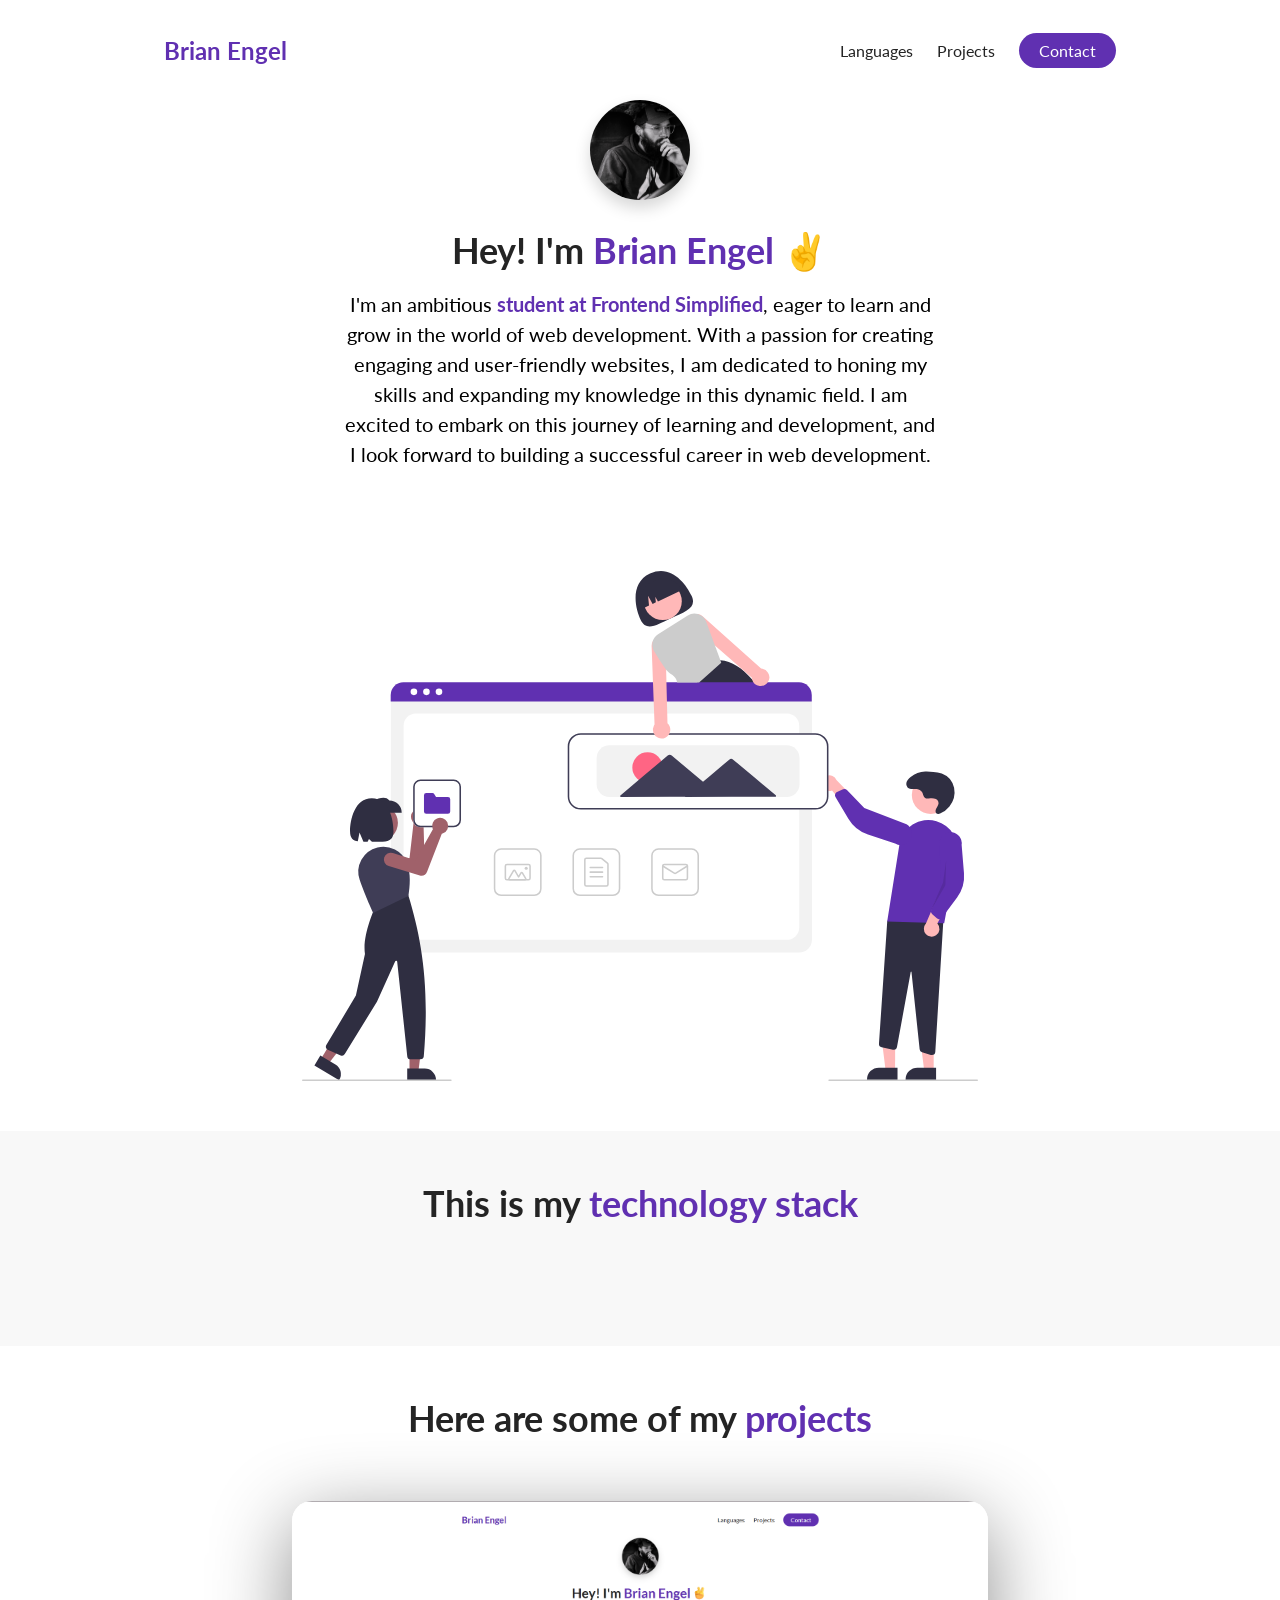
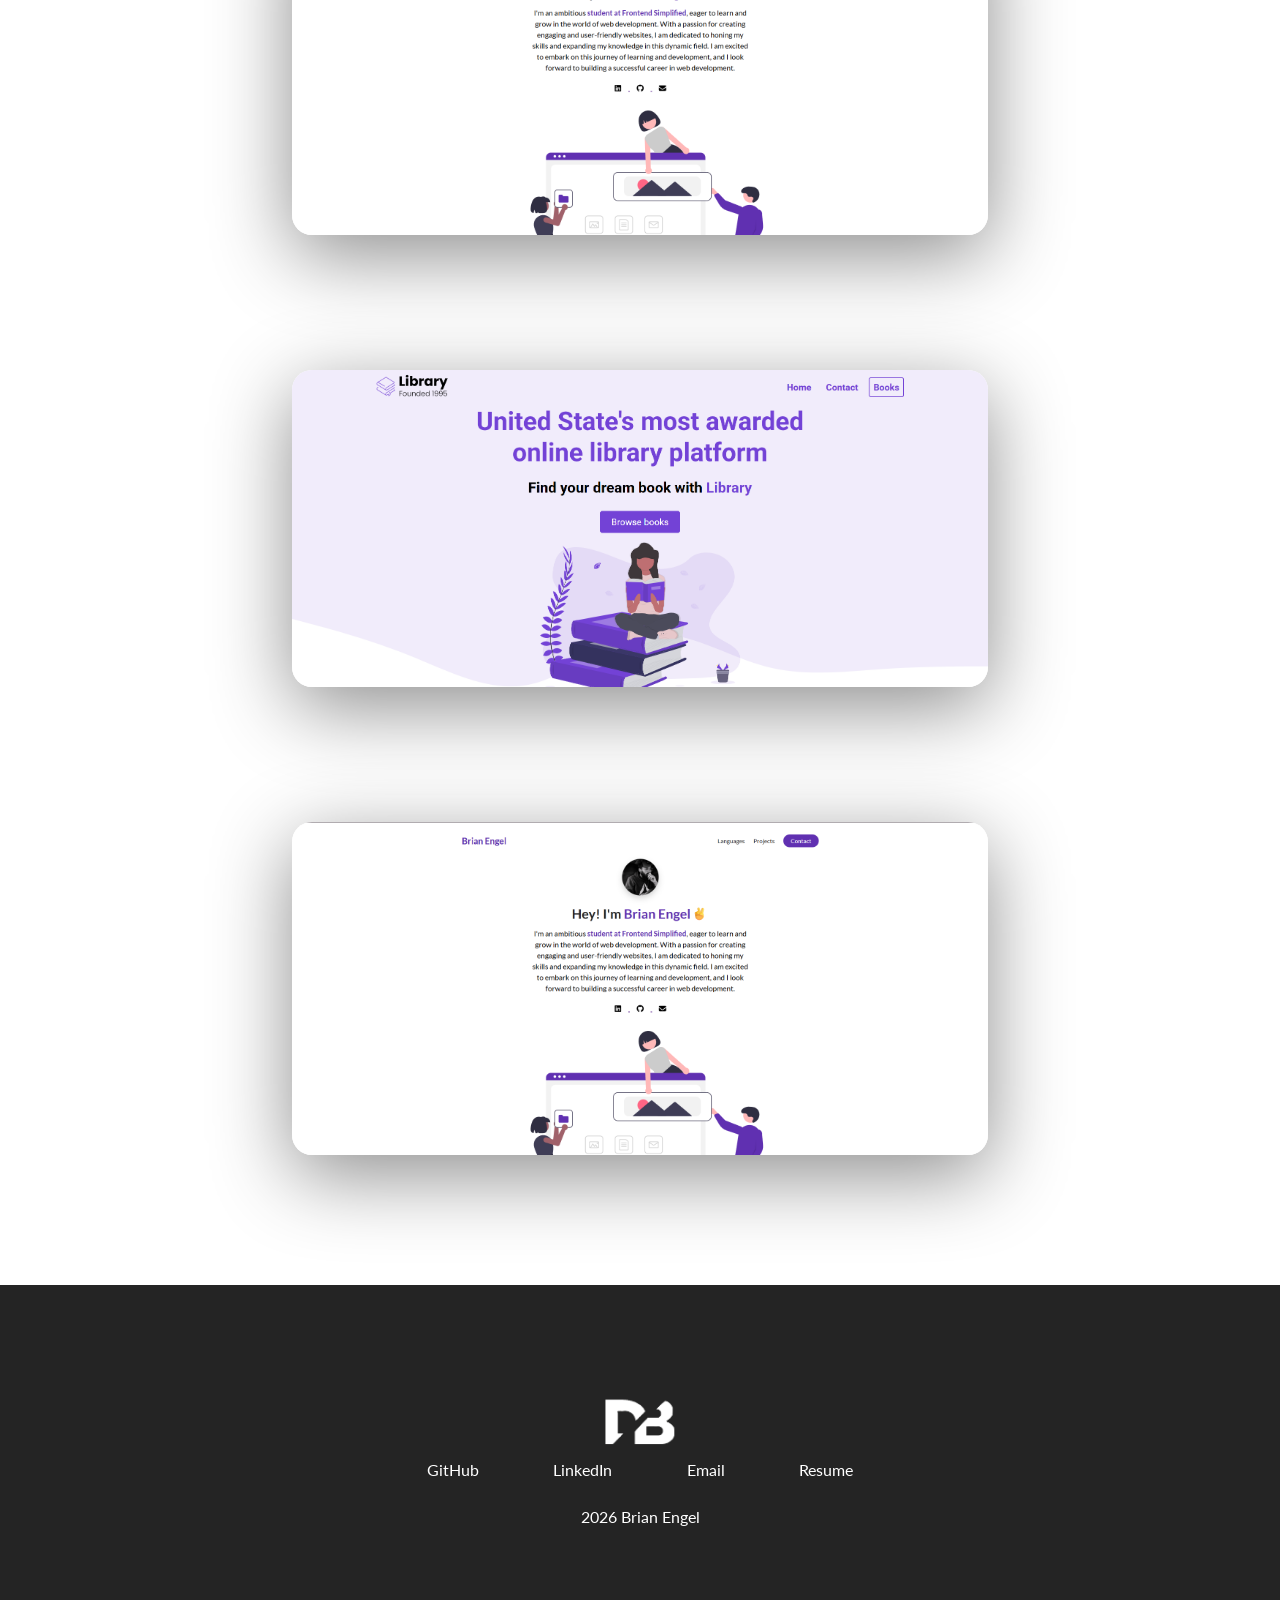
==== commit f3497ffd: "updated E-portfolio projects updated with new one added" ====
--- a/index.html
+++ b/index.html
@@ -39,7 +39,7 @@
             <div class="about-me__info row">
                 <div class="about-me__info--container">
                     <figure class="about-me__picture--mask">
-                        <img src="./assets/profile.img.jpg" class="about-me__picture" alt="Profile Picture">
+                        <img src="./Assets E Portfolio/profile.img.jpg" class="about-me__picture" alt="Profile Picture">
                     </figure>
                     <h1 class="about-me__info--title">
                         Hey! I'm <span class="text--purple">Brian Engel</span>&nbsp;<span class="wave">✌️</span>
@@ -60,7 +60,7 @@
                     </div>
                 </div>
                 <figure class="about-me__img--container">
-                    <img src="./assets/undraw_websites.svg" class="about-me__img" alt="">
+                    <img src="./Assets E Portfolio/undraw_websites.svg" class="about-me__img" alt="">
                 </figure>
             </div>
         </div>
@@ -105,7 +105,7 @@
             <ul class="project__list">
                 <li class="project">
                    <div class="project__wrapper">
-                        <img src="assets/Eportfolioprojectscreenshot.png" class="project__img" alt="">
+                        <img src="Assets E Portfolio/Eportfolioprojectscreenshot.png" class="project__img" alt="">
                         <div class="project__description">
                             <h3 class="project__description--title">E-Portfolio Project</h3>
                             <h4 class="project__description--sub-title">HTML and CSS</h4>
@@ -123,7 +123,25 @@
                 </li>
                 <li class="project">
                    <div class="project__wrapper">
-                        <img src="assets/Eportfolioprojectscreenshot.png" class="project__img" alt="">
+                        <img src="Assets E Portfolio/ECommScreenshotEportfolio.png" class="project__img" alt="">
+                        <div class="project__description">
+                            <h3 class="project__description--title">E-Comm Project</h3>
+                            <h4 class="project__description--sub-title">HTML, CSS, JS</h4>
+                            <p class="project__description--para">This project took me about a day almost two to complete! I am really enjoying learning something new!</p>
+                            <div class="project__description--links">
+                                <a href="https://github.com/Type1D?tab=repositories" target="_blank" class="project__description--link">
+                                    <i class="fab fa-github"></i>
+                                </a>
+                                <a href="https://yourwebsite.com" class="project__description--link">
+                                    <i class="fas fa-link"></i>
+                                </a>
+                            </div>
+                        </div>
+                   </div>
+                </li>
+                <li class="project">
+                   <div class="project__wrapper">
+                        <img src="Assets E Portfolio/Eportfolioprojectscreenshot.png" class="project__img" alt="">
                         <div class="project__description">
                             <h3 class="project__description--title">E-Portfolio Project</h3>
                             <h4 class="project__description--sub-title">HTML and CSS</h4>
@@ -139,24 +157,6 @@
                         </div>
                    </div>
                 </li>
-                <li class="project">
-                   <div class="project__wrapper">
-                        <img src="assets/Eportfolioprojectscreenshot.png" class="project__img" alt="">
-                        <div class="project__description">
-                            <h3 class="project__description--title">E-Portfolio Project</h3>
-                            <h4 class="project__description--sub-title">HTML and CSS</h4>
-                            <p class="project__description--para">It has taken me almost a week to build this first project. I am learning a lot about frontend development! I still have a lot to learn!</p>
-                            <div class="project__description--links">
-                                <a href="https://github.com/Type1D?tab=repositories" target="_blank" class="project__description--link">
-                                    <i class="fab fa-github"></i>
-                                </a>
-                                <a href="https://yourwebsite.com" class="project__description--link">
-                                    <i class="fas fa-link"></i>
-                                </a>
-                            </div>
-                        </div>
-                   </div>
-                </li>
             </ul>
         </div>
     </div>
@@ -165,7 +165,7 @@
     <div class="row footer__row">
         <a href="#" class="footer__anchor">
             <figure class="footer__logo">
-                <img src="./assets/logo.svg" class="footer__logo--img" alt="">
+                <img src="./Assets E Portfolio/logo.svg" class="footer__logo--img" alt="">
             </figure>
             <span class="footer__logo--popper">
                 Top
@@ -188,7 +188,7 @@
             link__hover-effect
             link__hover-effect--white
             " target="_blank">Email</a>
-            <a href="./assets/Example Resume.pdf" class="
+            <a href="./Assets E Portfolio/Example Resume.pdf" class="
             footer__social--link
             link__hover-effect
             link__hover-effect--white
